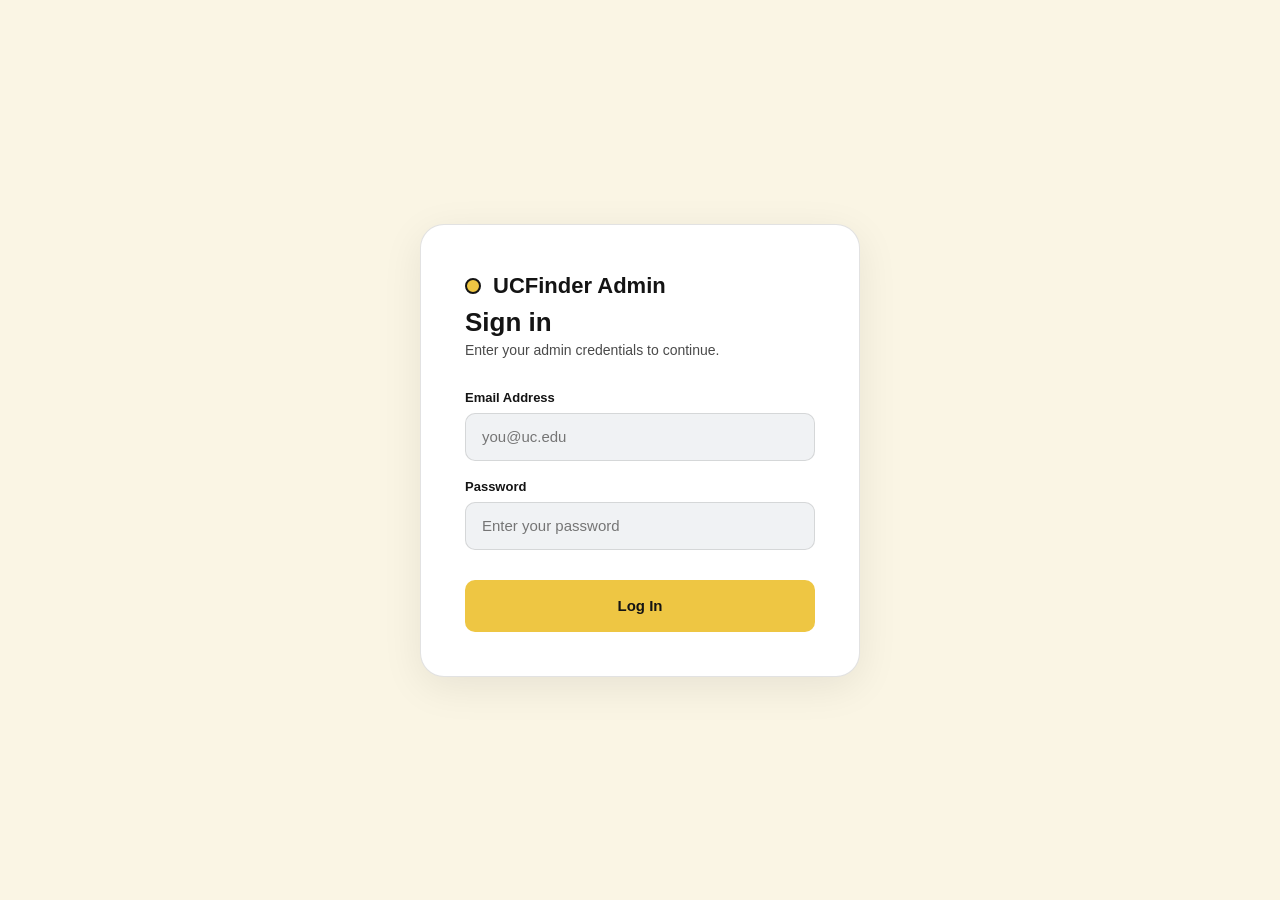
==== index.html @ 5e5603e9 "init files" ====
<!DOCTYPE html>
<html lang="en">
<head>
    <meta charset="UTF-8">
    <title>UCFinder Admin · Sign In</title>
    <link rel="stylesheet" href="css/style.css">
</head>
<body>
    <div class="login-wrap">
        <div class="login-card">
            <div class="login-logo">
                <span class="login-logo-dot"></span>
                UCFinder Admin
            </div>
            <h1 class="login-title">Sign in</h1>
            <p class="login-sub">Enter your admin credentials to continue.</p>

            <form id="loginForm">
                <div class="field">
                    <label for="email">Email Address</label>
                    <input id="email" type="email" placeholder="you@uc.edu" autocomplete="email">
                </div>

                <div class="field">
                    <label for="password">Password</label>
                    <input id="password" type="password" placeholder="Enter your password" autocomplete="current-password">
                </div>

                <p id="loginError" class="login-error" style="display:none"></p>

                <button type="submit" class="login-btn">Log In</button>
            </form>
        </div>
    </div>

    <style>
        .login-error { color: #c8503a; font-size: 14px; font-weight: 600; margin-top: 10px; }
    </style>

    <script src="/__/firebase/10.8.0/firebase-app-compat.js"></script>
    <script src="/__/firebase/10.8.0/firebase-auth-compat.js"></script>
    <script src="/__/firebase/10.8.0/firebase-firestore-compat.js"></script>
    <script src="/__/firebase/init.js"></script>

    <script>
        const auth = firebase.auth();
        const db = firebase.firestore();

        const form = document.getElementById('loginForm');
        const errEl = document.getElementById('loginError');

        form.addEventListener('submit', async (e) => {
            e.preventDefault();
            errEl.style.display = 'none';

            const email = document.getElementById('email').value.trim();
            const password = document.getElementById('password').value;

            try {
                const cred = await auth.signInWithEmailAndPassword(email, password);

                // Confirm the user is an admin (is_admin == true in Firestore).
                const snap = await db.collection('users')
                    .where('email', '==', cred.user.email)
                    .where('is_admin', '==', true)
                    .limit(1)
                    .get();

                if (snap.empty) {
                    await auth.signOut();
                    errEl.textContent = 'This account is not an administrator.';
                    errEl.style.display = 'block';
                    return;
                }

                window.location.href = 'dashboard.html';
            } catch (err) {
                errEl.textContent = err.message.replace('Firebase: ', '');
                errEl.style.display = 'block';
            }
        });
    </script>
</body>
</html>
---- css/style.css ----
/* ================================================================
   1. TOKENS & RESET
   ================================================================ */
:root {
    --yellow: #eec643;
    --yellow-dark: #e5be3e;
    --yellow-darker: #d3ac2f;
    --cream: #faf5e4;
    --cream-2: #f4ecd6;
    --ink: #141414;
    --ink-soft: #4a4a4a;
    --ink-mute: #808080;
    --line: rgba(20, 20, 20, 0.12);
    --row-bg: #f0f2f4;
    --row-bg-hover: #e1e3e6;
    --danger: #c8503a;
    --white: #ffffff;
    --radius-lg: 24px;
    --radius-md: 16px;
    --radius-sm: 10px;
}

* { box-sizing: border-box; margin: 0; padding: 0; }

body {
    font-family: -apple-system, BlinkMacSystemFont, "Segoe UI", Roboto, sans-serif;
    background-color: var(--cream);
    color: var(--ink);
    min-height: 100vh;
    display: flex;
    flex-direction: column;
}

.page { min-height: 100vh; display: flex; flex-direction: column; }


/* ================================================================
   2. TOPBAR
   ================================================================ */
.topbar {
    background-color: var(--yellow);
    padding: 22px 48px;
    display: flex;
    align-items: center;
    justify-content: space-between;
    border-bottom-left-radius: var(--radius-lg);
    border-bottom-right-radius: var(--radius-lg);
    box-shadow: 0 4px 14px rgba(0, 0, 0, 0.05);
}

.brand {
    display: flex;
    align-items: center;
    gap: 12px;
    font-size: 22px;
    font-weight: 800;
    color: var(--ink);
    letter-spacing: 0.3px;
    text-decoration: none;
}

.brand-dot {
    width: 14px;
    height: 14px;
    border-radius: 50%;
    background-color: var(--ink);
}

.topbar-right { display: flex; align-items: center; gap: 20px; }

.admin-chip {
    background-color: var(--cream);
    padding: 10px 18px;
    border-radius: 999px;
    display: flex;
    flex-direction: column;
    line-height: 1.2;
}
.admin-chip .name { font-weight: 800; font-size: 14px; }
.admin-chip .id { font-size: 12px; color: var(--ink-soft); font-weight: 600; }


/* ================================================================
   2b. ADMIN DROPDOWN (topbar)
   ================================================================ */
.admin-menu {
    position: relative;
}

.admin-chip {
    background-color: var(--cream);
    padding: 10px 18px;
    border-radius: 999px;
    display: flex;
    flex-direction: row;
    align-items: center;
    gap: 12px;
    line-height: 1.2;
    cursor: pointer;
    border: none;
    font-family: inherit;
    color: var(--ink);
    transition: background-color 0.15s ease;
}

.admin-chip:hover { background-color: var(--white); }

.admin-chip .chip-text {
    display: flex;
    flex-direction: column;
    align-items: flex-start;
}

.admin-chip .name { font-weight: 800; font-size: 14px; }
.admin-chip .id { font-size: 12px; color: var(--ink-soft); font-weight: 600; }

.admin-chip .caret {
    font-size: 11px;
    color: var(--ink-soft);
    transition: transform 0.18s ease;
}

.admin-menu.open .admin-chip .caret {
    transform: rotate(180deg);
}

/* The floating dropdown panel */
.admin-dropdown {
    position: absolute;
    top: calc(100% + 10px);
    right: 0;
    min-width: 220px;
    background-color: var(--white);
    border-radius: var(--radius-md);
    border: 1px solid var(--line);
    box-shadow: 0 12px 32px rgba(0, 0, 0, 0.12);
    padding: 8px;
    display: none;
    flex-direction: column;
    z-index: 100;
    overflow: hidden;
}

.admin-menu.open .admin-dropdown { display: flex; }

.admin-dropdown .dropdown-meta {
    padding: 12px 14px 10px;
    border-bottom: 1px solid var(--line);
    margin-bottom: 6px;
}

.admin-dropdown .dropdown-meta .meta-name {
    font-weight: 800;
    font-size: 14px;
    color: var(--ink);
}

.admin-dropdown .dropdown-meta .meta-id {
    font-size: 12px;
    color: var(--ink-soft);
    font-weight: 600;
    margin-top: 2px;
}

.admin-dropdown a,
.admin-dropdown button {
    background: none;
    border: none;
    font-family: inherit;
    font-size: 14px;
    font-weight: 700;
    color: var(--ink);
    text-align: left;
    padding: 10px 14px;
    border-radius: var(--radius-sm);
    cursor: pointer;
    text-decoration: none;
    display: flex;
    align-items: center;
    gap: 10px;
    transition: background-color 0.12s ease;
}

.admin-dropdown a:hover,
.admin-dropdown button:hover {
    background-color: var(--row-bg);
}

.admin-dropdown .dropdown-divider {
    height: 1px;
    background-color: var(--line);
    margin: 6px 0;
}

.admin-dropdown .dropdown-item.danger {
    color: var(--danger);
}
.admin-dropdown .dropdown-item.danger:hover {
    background-color: #f5d4cc;
}

.admin-dropdown .dropdown-item .item-icon {
    width: 18px;
    text-align: center;
    font-size: 14px;
}

/* ================================================================
   3. BUTTONS
   ================================================================ */
.btn {
    border: none;
    border-radius: var(--radius-sm);
    font-weight: 700;
    cursor: pointer;
    padding: 12px 22px;
    font-size: 14px;
    transition: background-color 0.15s ease;
    text-decoration: none;
    display: inline-block;
}

.btn-primary { background-color: var(--ink); color: var(--yellow); }
.btn-primary:hover { background-color: #2a2a2a; }

.btn-yellow { background-color: var(--yellow); color: var(--ink); }
.btn-yellow:hover { background-color: var(--yellow-dark); }

.btn-outline {
    background-color: transparent;
    color: var(--ink);
    border: 2px solid var(--ink);
}
.btn-outline:hover { background-color: rgba(20, 20, 20, 0.06); }

.btn-danger { background-color: var(--danger); color: var(--white); }
.btn-danger:hover { background-color: #a83f2c; }

.btn-sm { padding: 8px 14px; font-size: 13px; border-radius: 8px; }


/* ================================================================
   4. CONTENT SHELL / PAGE TITLES
   ================================================================ */
.content {
    flex: 1;
    padding: 44px 48px;
    max-width: 1400px;
    width: 100%;
    margin: 0 auto;
}

.page-title { font-size: 32px; font-weight: 800; margin-bottom: 6px; }
.page-sub { color: var(--ink-soft); font-size: 15px; margin-bottom: 32px; }

.back-link {
    display: inline-flex;
    align-items: center;
    gap: 6px;
    font-weight: 700;
    font-size: 15px;
    color: var(--ink);
    cursor: pointer;
    margin-bottom: 24px;
    background: none;
    border: none;
    text-decoration: none;
}
.back-link:hover { opacity: 0.7; }


/* ================================================================
   5. LOGIN
   ================================================================ */
.login-wrap {
    min-height: 100vh;
    display: flex;
    align-items: center;
    justify-content: center;
    padding: 20px;
}

.login-card {
    background-color: var(--white);
    width: 440px;
    padding: 48px 44px 44px;
    border-radius: var(--radius-lg);
    box-shadow: 0 10px 40px rgba(0, 0, 0, 0.08);
    border: 1px solid var(--line);
}

.login-logo {
    display: flex;
    align-items: center;
    gap: 12px;
    font-size: 22px;
    font-weight: 800;
    margin-bottom: 8px;
}

.login-logo-dot {
    width: 16px;
    height: 16px;
    border-radius: 50%;
    background-color: var(--yellow);
    border: 2px solid var(--ink);
}

.login-title { font-size: 26px; font-weight: 800; margin-bottom: 4px; }
.login-sub { color: var(--ink-soft); font-size: 14px; margin-bottom: 32px; }

.field { margin-bottom: 18px; }

.field label {
    display: block;
    font-size: 13px;
    font-weight: 700;
    margin-bottom: 8px;
    color: var(--ink);
}

.field input {
    width: 100%;
    height: 48px;
    border-radius: var(--radius-sm);
    border: 1px solid var(--line);
    background-color: var(--row-bg);
    padding: 0 16px;
    font-size: 15px;
    color: var(--ink);
    font-family: inherit;
}

.field input:focus {
    outline: 2px solid var(--yellow);
    outline-offset: 1px;
}

.login-btn {
    width: 100%;
    margin-top: 12px;
    height: 52px;
    border-radius: var(--radius-sm);
    background-color: var(--yellow);
    color: var(--ink);
    border: none;
    font-weight: 800;
    font-size: 15px;
    cursor: pointer;
}
.login-btn:hover { background-color: var(--yellow-dark); }


/* ================================================================
   6. DASHBOARD
   ================================================================ */
.dash-grid {
    display: grid;
    grid-template-columns: repeat(2, minmax(320px, 1fr));
    gap: 24px;
    max-width: 900px;
}

.dash-card {
    background-color: var(--yellow);
    border-radius: var(--radius-lg);
    padding: 34px 32px;
    cursor: pointer;
    text-decoration: none;
    color: var(--ink);
    display: flex;
    flex-direction: column;
    justify-content: space-between;
    min-height: 170px;
    transition: transform 0.12s ease, background-color 0.15s ease;
}

.dash-card:hover { background-color: var(--yellow-dark); transform: translateY(-2px); }

.dash-card .icon {
    width: 48px;
    height: 48px;
    border-radius: 12px;
    background-color: var(--ink);
    color: var(--yellow);
    font-size: 22px;
    font-weight: 800;
    display: flex;
    align-items: center;
    justify-content: center;
    margin-bottom: 20px;
}

.dash-card h3 { font-size: 22px; font-weight: 800; margin-bottom: 4px; }
.dash-card p { font-size: 14px; color: rgba(20, 20, 20, 0.7); font-weight: 600; }

.dash-card.logout-card {
    background-color: var(--cream-2);
    border: 1px solid var(--line);
}
.dash-card.logout-card:hover { background-color: #ece0c2; }
.dash-card.logout-card .icon { background-color: var(--danger); color: var(--white); }


/* ================================================================
   7. LISTS / TABLES / SEARCH
   ================================================================ */
.list-header {
    display: flex;
    align-items: center;
    justify-content: space-between;
    gap: 20px;
    margin-bottom: 22px;
}

.search-wrap {
    flex: 1;
    max-width: 520px;
    position: relative;
}

.search-wrap input {
    width: 100%;
    height: 48px;
    border-radius: 999px;
    border: 1px solid var(--line);
    background-color: var(--white);
    padding: 0 20px 0 46px;
    font-size: 15px;
    font-family: inherit;
}

.search-wrap input:focus {
    outline: 2px solid var(--yellow);
    outline-offset: 1px;
}

.search-icon {
    position: absolute;
    left: 18px;
    top: 50%;
    transform: translateY(-50%);
    font-size: 15px;
    color: var(--ink-mute);
}

.table-card {
    background-color: var(--white);
    border-radius: var(--radius-lg);
    border: 1px solid var(--line);
    overflow: hidden;
    box-shadow: 0 4px 20px rgba(0, 0, 0, 0.04);
}

table { width: 100%; border-collapse: collapse; }

thead th {
    background-color: var(--yellow);
    color: var(--ink);
    font-size: 13px;
    font-weight: 800;
    text-align: left;
    padding: 16px 22px;
    text-transform: uppercase;
    letter-spacing: 0.4px;
}

tbody tr {
    border-bottom: 1px solid var(--line);
    transition: background-color 0.12s ease;
}
tbody tr:last-child { border-bottom: none; }
tbody tr:hover { background-color: var(--row-bg-hover); }

tbody td {
    padding: 16px 22px;
    font-size: 15px;
    color: var(--ink);
}

/* User ID cell */
.user-id {
    font-variant-numeric: tabular-nums;
    letter-spacing: 0.4px;
    font-weight: 700;
}

/* User name link */
.user-name-link {
    color: var(--ink);
    font-weight: 700;
    text-decoration: none;
    border-bottom: 2px solid transparent;
    transition: border-color 0.15s ease, color 0.15s ease;
}
.user-name-link:hover {
    border-bottom-color: var(--yellow);
    color: var(--ink);
}

/* Row action buttons */
.row-actions { display: flex; gap: 8px; align-items: center; }

.icon-btn {
    width: 36px;
    height: 36px;
    border-radius: 10px;
    border: none;
    cursor: pointer;
    font-size: 15px;
    font-weight: 800;
    display: inline-flex;
    align-items: center;
    justify-content: center;
    transition: background-color 0.15s ease;
}

.icon-btn.edit { background-color: var(--row-bg); color: var(--ink); }
.icon-btn.edit:hover { background-color: var(--yellow); }

.icon-btn.delete { background-color: var(--row-bg); color: var(--danger); }
.icon-btn.delete:hover { background-color: var(--danger); color: var(--white); }

/* Pills (Role / Admin badges) */
.pill {
    display: inline-block;
    padding: 4px 12px;
    border-radius: 999px;
    font-size: 12px;
    font-weight: 800;
    letter-spacing: 0.3px;
    text-transform: capitalize;
}

.pill-on { background-color: var(--yellow); color: var(--ink); }
.pill-off { background-color: var(--row-bg); color: var(--ink-mute); }


/* ================================================================
   8. FORM CARD
   ================================================================ */
.form-card {
    background-color: var(--white);
    border-radius: var(--radius-lg);
    border: 1px solid var(--line);
    padding: 36px 40px;
    max-width: 720px;
}

.form-row {
    display: grid;
    grid-template-columns: 200px 1fr;
    align-items: center;
    gap: 20px;
    padding: 16px 0;
    border-bottom: 1px solid var(--line);
}

.form-row:last-of-type { border-bottom: none; }

.form-row label {
    font-size: 14px;
    font-weight: 700;
    color: var(--ink);
}

.form-row input,
.form-row select {
    height: 44px;
    border-radius: var(--radius-sm);
    border: 1px solid var(--line);
    background-color: var(--row-bg);
    padding: 0 14px;
    font-size: 15px;
    font-family: inherit;
    color: var(--ink);
}

.form-row select { cursor: pointer; }

.form-row input:focus,
.form-row select:focus {
    outline: 2px solid var(--yellow);
    outline-offset: 1px;
}

/* Read-only value rows */
.form-row .value {
    font-size: 15px;
    color: var(--ink);
    font-weight: 600;
    font-variant-numeric: tabular-nums;
}

.form-row .value.muted {
    color: var(--ink-mute);
    font-weight: 500;
}

.form-actions {
    display: flex;
    gap: 12px;
    margin-top: 28px;
}

/* Schedule link card */
.schedule-link-card {
    margin-top: 28px;
    background-color: var(--yellow);
    border-radius: var(--radius-md);
    padding: 22px 26px;
    display: flex;
    align-items: center;
    justify-content: space-between;
    cursor: pointer;
    text-decoration: none;
    color: var(--ink);
    transition: background-color 0.15s ease;
}
.schedule-link-card:hover { background-color: var(--yellow-dark); }
.schedule-link-card h4 { font-size: 17px; font-weight: 800; margin-bottom: 2px; }
.schedule-link-card p { font-size: 13px; color: rgba(20, 20, 20, 0.7); font-weight: 600; }
.schedule-link-card .arrow { font-size: 22px; font-weight: 800; }


/* ================================================================
   9. SECTION HEADINGS (in forms)
   ================================================================ */
.section-heading {
    font-size: 14px;
    font-weight: 800;
    text-transform: uppercase;
    letter-spacing: 0.5px;
    color: var(--ink-soft);
    margin-top: 26px;
    margin-bottom: 4px;
    padding-bottom: 10px;
    border-bottom: 2px solid var(--yellow);
}

.section-heading:first-of-type { margin-top: 0; }


/* ================================================================
   10. TOGGLE SWITCH (Admin flag)
   ================================================================ */
.toggle-row {
    display: flex;
    align-items: center;
    gap: 12px;
}

.switch {
    position: relative;
    display: inline-block;
    width: 52px;
    height: 30px;
    flex-shrink: 0;
    cursor: pointer;
}

.switch input {
    opacity: 0;
    width: 0;
    height: 0;
}

.switch .slider {
    position: absolute;
    inset: 0;
    background-color: var(--row-bg);
    border: 1px solid var(--line);
    border-radius: 999px;
    transition: background-color 0.18s ease, border-color 0.18s ease;
}

.switch .slider::before {
    content: "";
    position: absolute;
    height: 22px;
    width: 22px;
    left: 3px;
    top: 50%;
    transform: translateY(-50%);
    background-color: var(--white);
    border-radius: 50%;
    box-shadow: 0 2px 4px rgba(0, 0, 0, 0.12);
    transition: transform 0.18s ease;
}

.switch input:checked + .slider {
    background-color: var(--yellow);
    border-color: var(--yellow);
}

.switch input:checked + .slider::before {
    transform: translate(22px, -50%);
}

.switch input:focus-visible + .slider {
    outline: 2px solid var(--yellow);
    outline-offset: 2px;
}

.toggle-state {
    font-size: 14px;
    font-weight: 700;
    color: var(--ink-mute);
    min-width: 28px;
    transition: color 0.18s ease;
}
.toggle-state.on { color: var(--ink); }


/* ================================================================
   11. ROOMS — INLINE EDITING
   ================================================================ */
.room-id {
    font-variant-numeric: tabular-nums;
    letter-spacing: 0.4px;
    font-weight: 700;
}

.room-name-input {
    width: 100%;
    height: 36px;
    border-radius: 8px;
    border: 1px solid var(--line);
    background-color: var(--row-bg);
    padding: 0 12px;
    font-size: 15px;
    font-family: inherit;
    color: var(--ink);
}

.room-name-input:focus {
    outline: 2px solid var(--yellow);
    outline-offset: 1px;
    background-color: var(--white);
}

.room-edit-btn,
.room-save-btn,
.room-cancel-btn {
    min-width: 70px;
}


/* ================================================================
   12. SCHEDULE
   ================================================================ */
.week-grid {
    display: grid;
    grid-template-columns: repeat(5, 1fr);
    gap: 16px;
}

.day-column {
    background-color: var(--white);
    border-radius: var(--radius-md);
    border: 1px solid var(--line);
    padding: 16px 14px;
    display: flex;
    flex-direction: column;
    min-height: 380px;
}

.day-header {
    background-color: var(--yellow);
    color: var(--ink);
    border-radius: var(--radius-sm);
    padding: 12px 8px;
    text-align: center;
    font-weight: 800;
    font-size: 14px;
    text-transform: uppercase;
    letter-spacing: 0.5px;
    margin-bottom: 14px;
}

.class-block {
    background-color: var(--row-bg);
    border-radius: var(--radius-sm);
    padding: 12px 12px 10px;
    margin-bottom: 10px;
    display: flex;
    flex-direction: column;
    gap: 3px;
    position: relative;
}

.class-block .subj { font-weight: 800; font-size: 14px; }
.class-block .time { font-size: 12px; color: var(--ink-soft); font-weight: 600; }
.class-block .room { font-size: 12px; color: var(--ink-mute); font-weight: 600; }

.class-actions { display: flex; gap: 4px; margin-top: 8px; }

.mini-btn {
    flex: 1;
    height: 26px;
    border-radius: 6px;
    border: none;
    font-size: 11px;
    font-weight: 800;
    cursor: pointer;
}
.mini-btn.edit { background-color: var(--yellow); color: var(--ink); }
.mini-btn.delete { background-color: #f5d4cc; color: var(--danger); }

.add-class-btn {
    margin-top: auto;
    background-color: transparent;
    border: 2px dashed var(--line);
    border-radius: var(--radius-sm);
    padding: 10px;
    font-size: 13px;
    font-weight: 800;
    color: var(--ink-soft);
    cursor: pointer;
}
.add-class-btn:hover { border-color: var(--yellow); color: var(--ink); }


/* ================================================================
   13. PAGINATION
   ================================================================ */
.pagination {
    display: flex;
    justify-content: flex-end;
    gap: 8px;
    margin-top: 20px;
}

.page-btn {
    width: 38px;
    height: 38px;
    border-radius: 10px;
    border: 1px solid var(--line);
    background-color: var(--white);
    font-weight: 700;
    cursor: pointer;
}
.page-btn.active { background-color: var(--yellow); border-color: var(--yellow); }
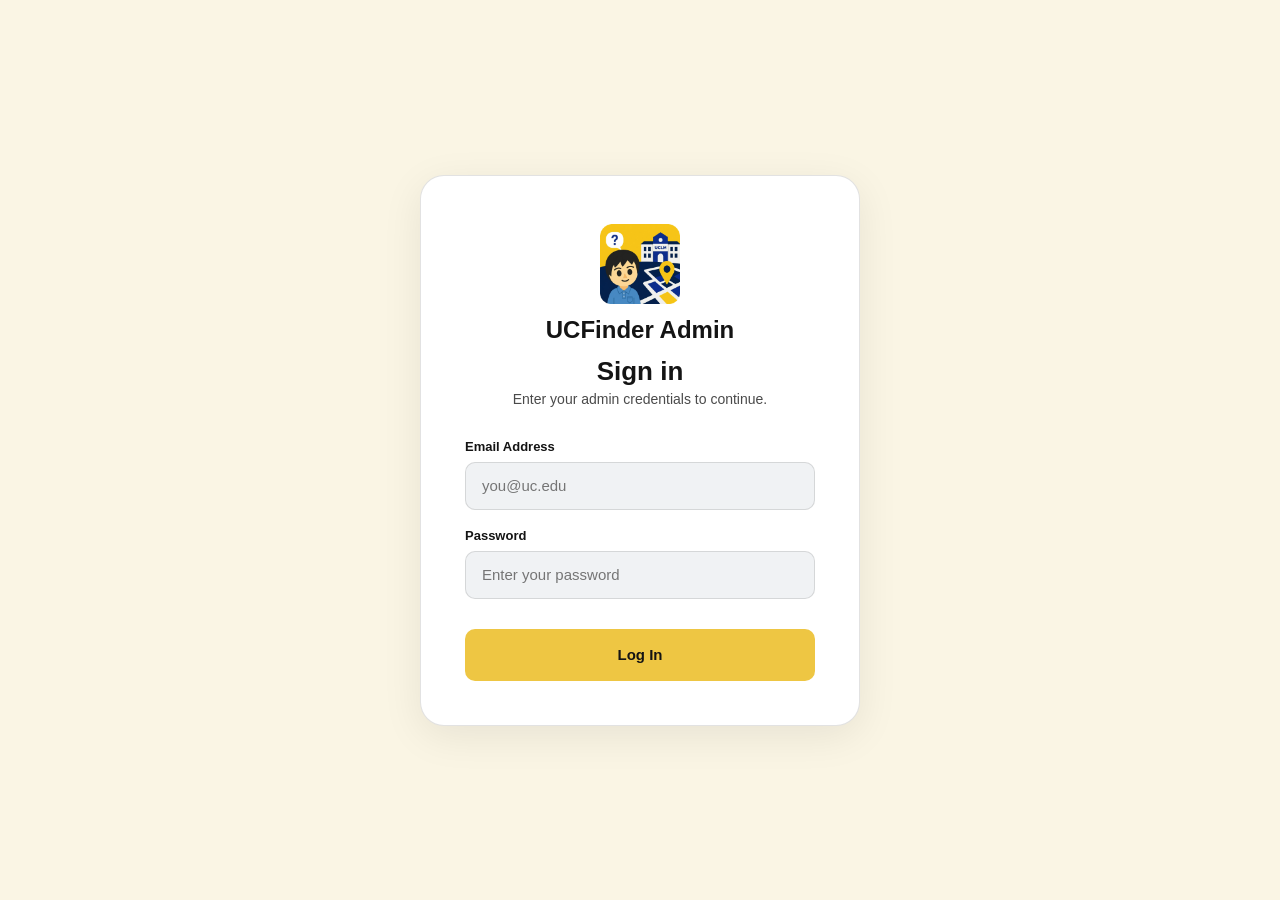
==== commit f7e15327: "Updates" ====
--- a/index.html
+++ b/index.html
@@ -4,6 +4,7 @@
     <meta charset="UTF-8">
     <title>UCFinder Admin · Sign In</title>
     <link rel="stylesheet" href="css/style.css">
+    <link rel="icon" href="css/UCFinder-Photoroom.png">
 </head>
 <body>
     <div class="login-wrap">
--- a/css/style.css
+++ b/css/style.css
@@ -22,6 +22,8 @@
 
 * { box-sizing: border-box; margin: 0; padding: 0; }
 
+[hidden] { display: none !important; }
+
 body {
     font-family: -apple-system, BlinkMacSystemFont, "Segoe UI", Roboto, sans-serif;
     background-color: var(--cream);
@@ -35,7 +37,34 @@
 
 
 /* ================================================================
-   2. TOPBAR
+   2. LOGOS (brand icon + login logo)
+   ================================================================ */
+
+/* Topbar brand icon (dashboard, users, user-edit, rooms, schedule) */
+.brand-dot {
+    width: 40px;
+    height: 40px;
+    background-image: url("UCFinder-Photoroom.png");
+    background-size: contain;
+    background-repeat: no-repeat;
+    background-position: center;
+    flex-shrink: 0;
+}
+
+/* Login card logo — larger, stacked above the text */
+.login-logo-dot {
+    width: 80px;
+    height: 80px;
+    background-image: url("UCFinder-Photoroom.png");
+    background-size: contain;
+    background-repeat: no-repeat;
+    background-position: center;
+    flex-shrink: 0;
+}
+
+
+/* ================================================================
+   3. TOPBAR
    ================================================================ */
 .topbar {
     background-color: var(--yellow);
@@ -59,39 +88,19 @@
     text-decoration: none;
 }
 
-.brand-dot {
-    width: 14px;
-    height: 14px;
-    border-radius: 50%;
-    background-color: var(--ink);
-}
-
 .topbar-right { display: flex; align-items: center; gap: 20px; }
+
+
+/* ================================================================
+   4. ADMIN DROPDOWN (topbar)
+   ================================================================ */
+.admin-menu { position: relative; }
 
 .admin-chip {
     background-color: var(--cream);
     padding: 10px 18px;
     border-radius: 999px;
     display: flex;
-    flex-direction: column;
-    line-height: 1.2;
-}
-.admin-chip .name { font-weight: 800; font-size: 14px; }
-.admin-chip .id { font-size: 12px; color: var(--ink-soft); font-weight: 600; }
-
-
-/* ================================================================
-   2b. ADMIN DROPDOWN (topbar)
-   ================================================================ */
-.admin-menu {
-    position: relative;
-}
-
-.admin-chip {
-    background-color: var(--cream);
-    padding: 10px 18px;
-    border-radius: 999px;
-    display: flex;
     flex-direction: row;
     align-items: center;
     gap: 12px;
@@ -120,9 +129,7 @@
     transition: transform 0.18s ease;
 }
 
-.admin-menu.open .admin-chip .caret {
-    transform: rotate(180deg);
-}
+.admin-menu.open .admin-chip .caret { transform: rotate(180deg); }
 
 /* The floating dropdown panel */
 .admin-dropdown {
@@ -182,9 +189,7 @@
 }
 
 .admin-dropdown a:hover,
-.admin-dropdown button:hover {
-    background-color: var(--row-bg);
-}
+.admin-dropdown button:hover { background-color: var(--row-bg); }
 
 .admin-dropdown .dropdown-divider {
     height: 1px;
@@ -192,12 +197,8 @@
     margin: 6px 0;
 }
 
-.admin-dropdown .dropdown-item.danger {
-    color: var(--danger);
-}
-.admin-dropdown .dropdown-item.danger:hover {
-    background-color: #f5d4cc;
-}
+.admin-dropdown .dropdown-item.danger { color: var(--danger); }
+.admin-dropdown .dropdown-item.danger:hover { background-color: #f5d4cc; }
 
 .admin-dropdown .dropdown-item .item-icon {
     width: 18px;
@@ -205,8 +206,9 @@
     font-size: 14px;
 }
 
-/* ================================================================
-   3. BUTTONS
+
+/* ================================================================
+   5. BUTTONS
    ================================================================ */
 .btn {
     border: none;
@@ -240,7 +242,7 @@
 
 
 /* ================================================================
-   4. CONTENT SHELL / PAGE TITLES
+   6. CONTENT SHELL / PAGE TITLES
    ================================================================ */
 .content {
     flex: 1;
@@ -270,7 +272,7 @@
 
 
 /* ================================================================
-   5. LOGIN
+   7. LOGIN
    ================================================================ */
 .login-wrap {
     min-height: 100vh;
@@ -289,25 +291,20 @@
     border: 1px solid var(--line);
 }
 
+/* Logo stacked on top of the wordmark, both centered */
 .login-logo {
     display: flex;
+    flex-direction: column;
     align-items: center;
     gap: 12px;
-    font-size: 22px;
-    font-weight: 800;
-    margin-bottom: 8px;
-}
-
-.login-logo-dot {
-    width: 16px;
-    height: 16px;
-    border-radius: 50%;
-    background-color: var(--yellow);
-    border: 2px solid var(--ink);
-}
-
-.login-title { font-size: 26px; font-weight: 800; margin-bottom: 4px; }
-.login-sub { color: var(--ink-soft); font-size: 14px; margin-bottom: 32px; }
+    font-size: 24px;
+    font-weight: 800;
+    margin-bottom: 12px;
+    text-align: center;
+}
+
+.login-title { font-size: 26px; font-weight: 800; margin-bottom: 4px; text-align: center; }
+.login-sub { color: var(--ink-soft); font-size: 14px; margin-bottom: 32px; text-align: center; }
 
 .field { margin-bottom: 18px; }
 
@@ -352,7 +349,7 @@
 
 
 /* ================================================================
-   6. DASHBOARD
+   8. DASHBOARD
    ================================================================ */
 .dash-grid {
     display: grid;
@@ -403,7 +400,7 @@
 
 
 /* ================================================================
-   7. LISTS / TABLES / SEARCH
+   9. LISTS / TABLES / SEARCH
    ================================================================ */
 .list-header {
     display: flex;
@@ -537,7 +534,7 @@
 
 
 /* ================================================================
-   8. FORM CARD
+   10. FORM CARD
    ================================================================ */
 .form-card {
     background-color: var(--white);
@@ -624,7 +621,7 @@
 
 
 /* ================================================================
-   9. SECTION HEADINGS (in forms)
+   11. SECTION HEADINGS (in forms)
    ================================================================ */
 .section-heading {
     font-size: 14px;
@@ -642,7 +639,7 @@
 
 
 /* ================================================================
-   10. TOGGLE SWITCH (Admin flag)
+   12. TOGGLE SWITCH (Admin flag)
    ================================================================ */
 .toggle-row {
     display: flex;
@@ -702,6 +699,15 @@
     outline-offset: 2px;
 }
 
+/* Locked / disabled toggle */
+.switch input:disabled + .slider {
+    opacity: 0.55;
+    cursor: not-allowed;
+}
+.switch input:disabled + .slider::before {
+    box-shadow: none;
+}
+
 .toggle-state {
     font-size: 14px;
     font-weight: 700;
@@ -711,9 +717,16 @@
 }
 .toggle-state.on { color: var(--ink); }
 
-
-/* ================================================================
-   11. ROOMS — INLINE EDITING
+.toggle-lock-note {
+    font-size: 12px;
+    color: var(--ink-mute);
+    font-weight: 600;
+    margin-left: 4px;
+}
+
+
+/* ================================================================
+   13. ROOMS — INLINE EDITING
    ================================================================ */
 .room-id {
     font-variant-numeric: tabular-nums;
@@ -747,7 +760,7 @@
 
 
 /* ================================================================
-   12. SCHEDULE
+   14. SCHEDULE
    ================================================================ */
 .week-grid {
     display: grid;
@@ -822,7 +835,7 @@
 
 
 /* ================================================================
-   13. PAGINATION
+   15. PAGINATION
    ================================================================ */
 .pagination {
     display: flex;
